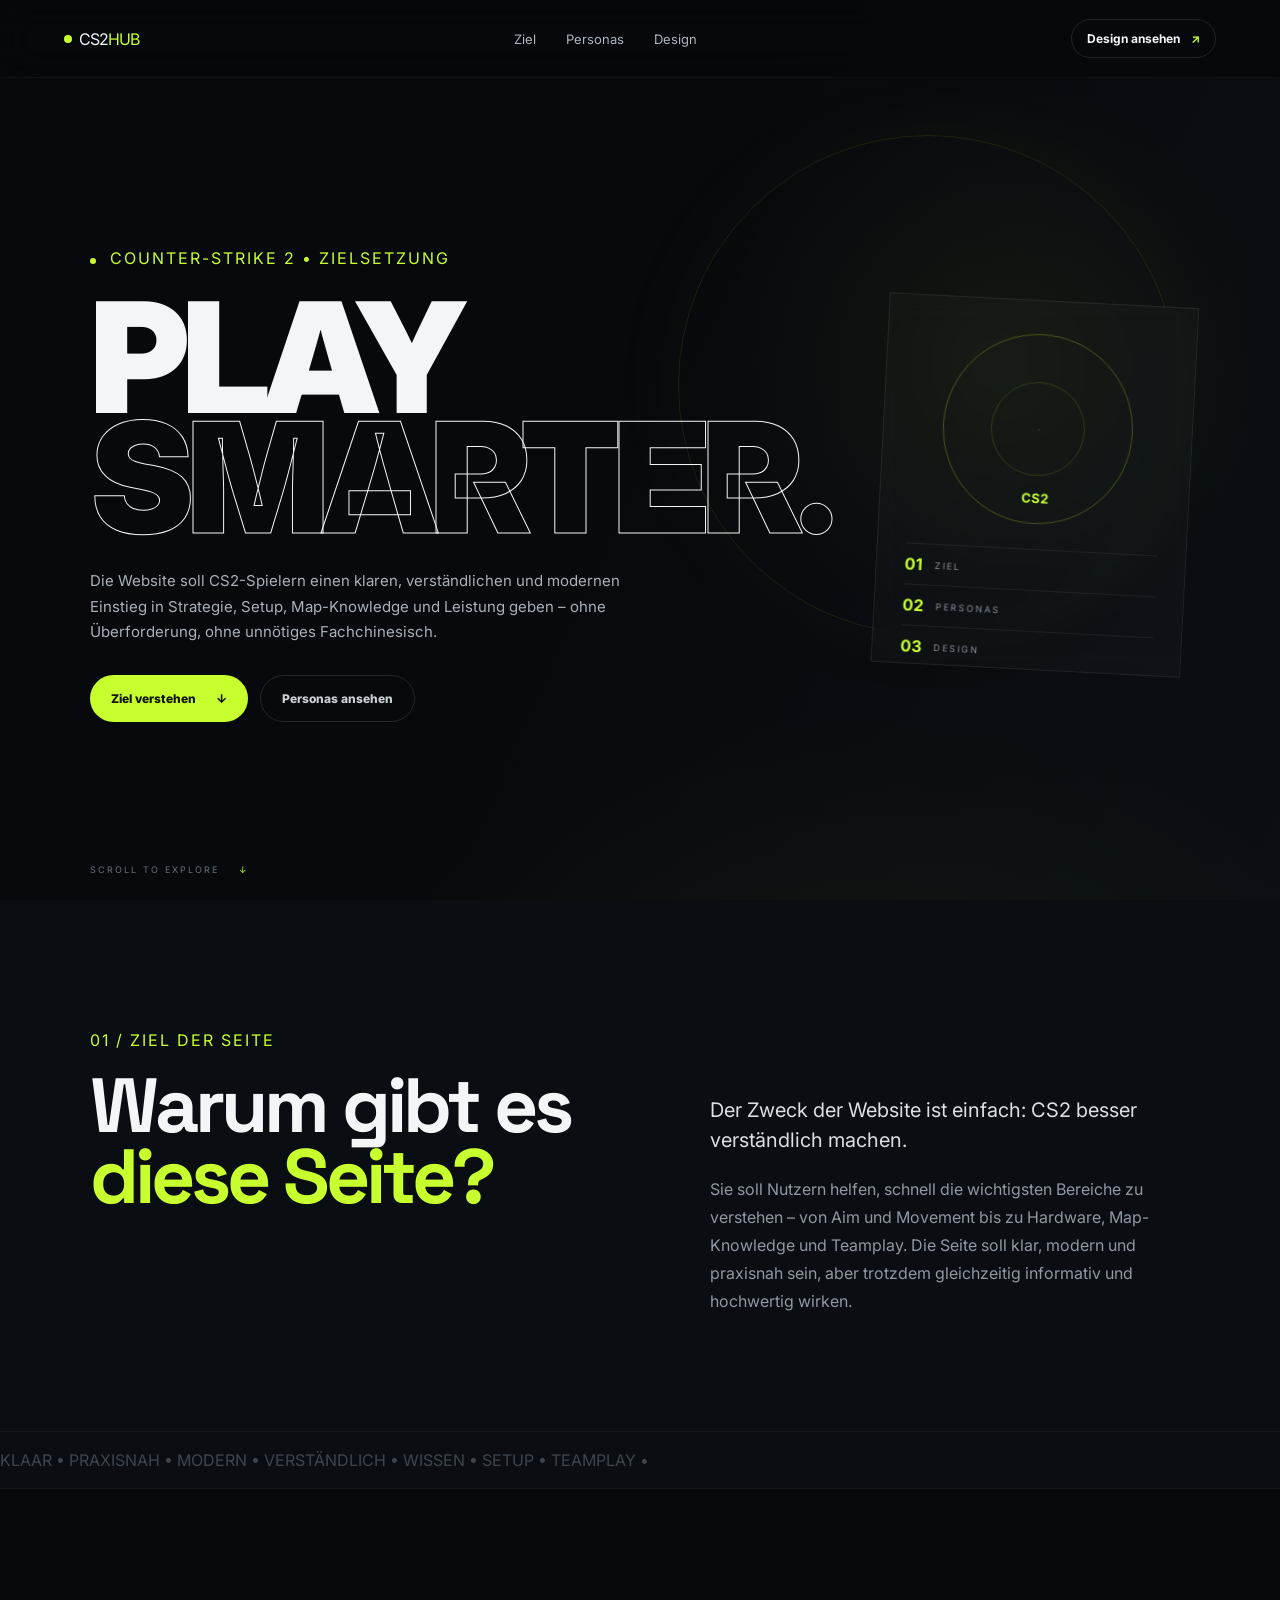
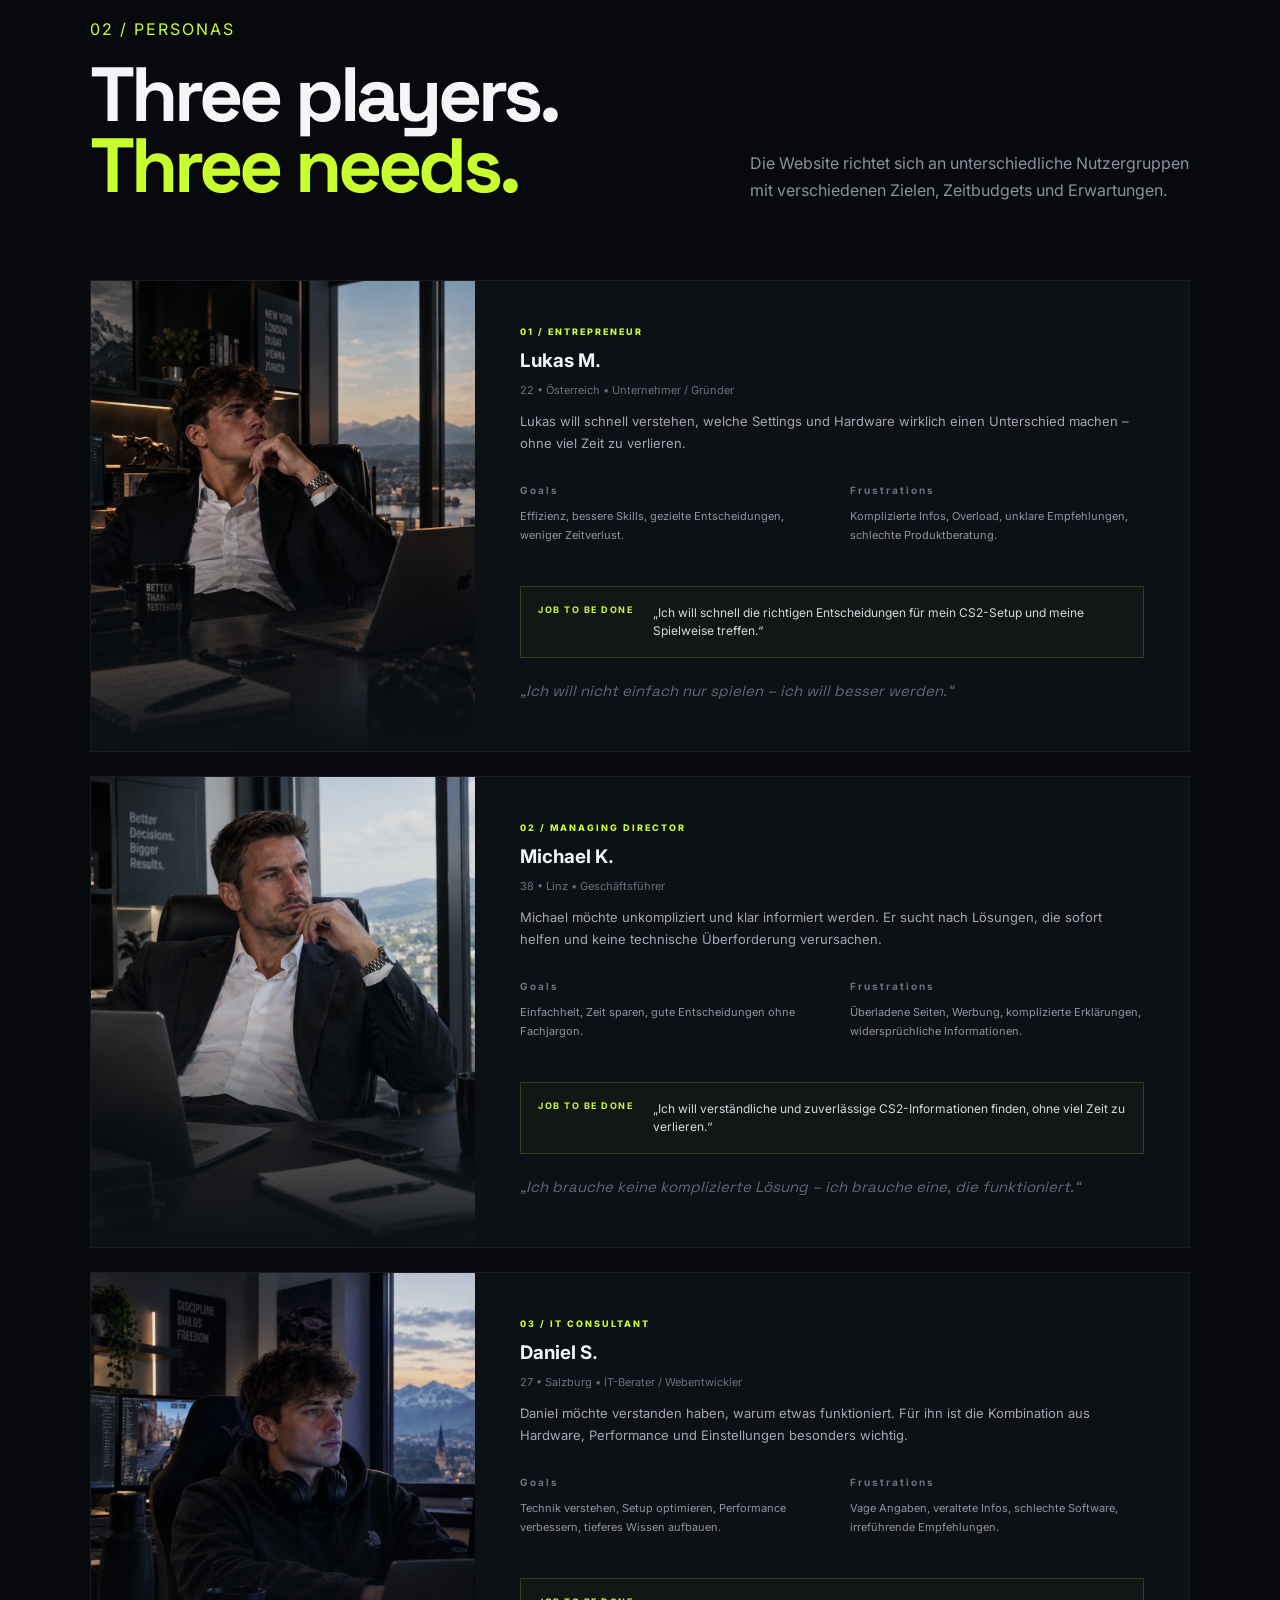
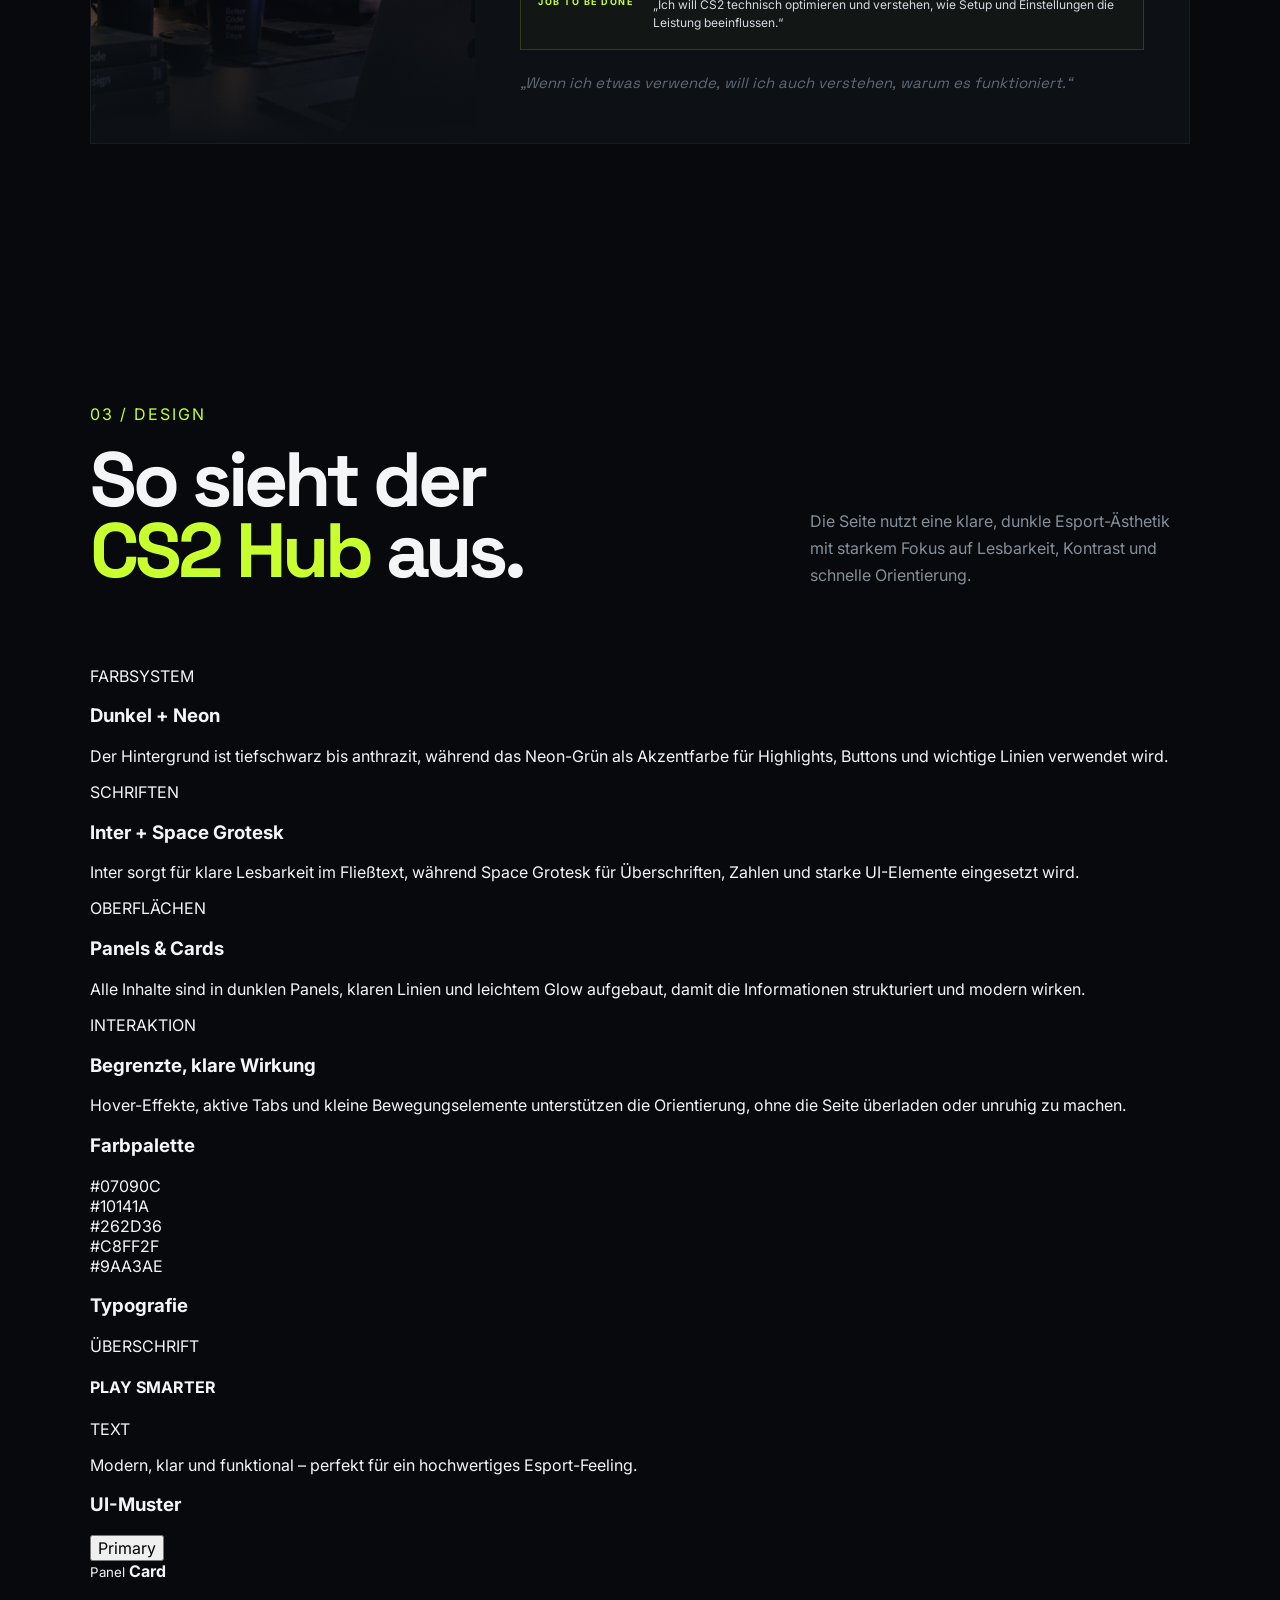
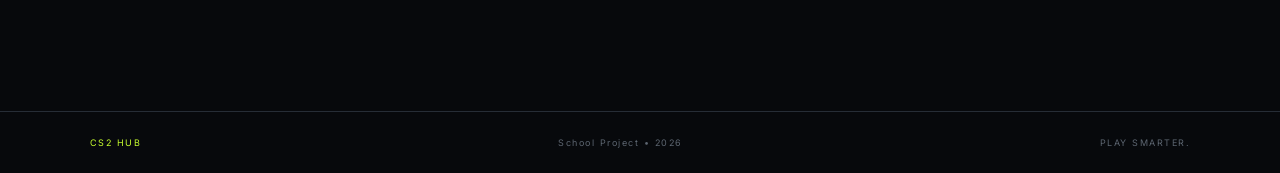
==== index.html @ 56666705 "Add files via upload" ====
<!DOCTYPE html>
<html lang="de">
<head>
  <meta charset="UTF-8">
  <meta name="viewport" content="width=device-width, initial-scale=1.0">
  <title>CS2 Hub — Ziel, Personas & Design</title>
  <meta name="description" content="Ziel der Seite, personas und Designkonzept des CS2 Hubs.">
  <link rel="stylesheet" href="style.css">
</head>
<body>
  <div class="progress" id="progress"></div>

  <header class="nav">
    <a class="brand" href="#home"><span class="brand-dot"></span>CS2<span>HUB</span></a>
    <nav>
      <a href="#ziel">Ziel</a>
      <a href="#personas">Personas</a>
      <a href="#design">Design</a>
    </nav>
    <a class="nav-cta" href="#design">Design ansehen <span>↗</span></a>
    <button class="menu" id="menu">☰</button>
  </header>

  <main>
    <section class="hero" id="home">
      <div class="hero-glow"></div>
      <div class="hero-content">
        <div class="eyebrow"><i></i> COUNTER-STRIKE 2 • ZIELSETZUNG</div>
        <h1>PLAY<br><em>SMARTER.</em></h1>
        <p class="hero-text">Die Website soll CS2-Spielern einen klaren, verständlichen und modernen Einstieg in Strategie, Setup, Map-Knowledge und Leistung geben – ohne Überforderung, ohne unnötiges Fachchinesisch.</p>
        <div class="hero-actions">
          <a class="btn primary" href="#ziel">Ziel verstehen <span>↓</span></a>
          <a class="btn ghost" href="#personas">Personas ansehen</a>
        </div>
      </div>
      <div class="hero-card">
        <div class="radar"><span></span><span></span><span></span><span></span><b>CS2</b></div>
        <div class="hero-stat"><strong>01</strong><small>ZIEL</small></div>
        <div class="hero-stat"><strong>02</strong><small>PERSONAS</small></div>
        <div class="hero-stat"><strong>03</strong><small>DESIGN</small></div>
      </div>
      <div class="scroll">SCROLL TO EXPLORE <span>↓</span></div>
    </section>

    <section class="intro section" id="ziel">
      <div class="section-label">01 / ZIEL DER SEITE</div>
      <div class="split">
        <h2>Warum gibt es<br><span>diese Seite?</span></h2>
        <div>
          <p class="lead">Der Zweck der Website ist einfach: CS2 besser verständlich machen.</p>
          <p>Sie soll Nutzern helfen, schnell die wichtigsten Bereiche zu verstehen – von Aim und Movement bis zu Hardware, Map-Knowledge und Teamplay. Die Seite soll klar, modern und praxisnah sein, aber trotzdem gleichzeitig informativ und hochwertig wirken.</p>
        </div>
      </div>
      <div class="marquee"><div> KLAAR • PRAXISNAH • MODERN • VERSTÄNDLICH • WISSEN • SETUP • TEAMPLAY • </div></div>
    </section>

    <section class="personas section" id="personas">
      <div class="section-label">02 / PERSONAS</div>
      <div class="persona-intro"><h2>Three players.<br><span>Three needs.</span></h2><p>Die Website richtet sich an unterschiedliche Nutzergruppen mit verschiedenen Zielen, Zeitbudgets und Erwartungen.</p></div>
      <div class="persona-grid">
        <article class="persona">
          <div class="persona-image"><img src="images/lukas.png" alt="Lukas M."></div>
          <div class="persona-body">
            <div class="persona-tag">01 / ENTREPRENEUR</div>
            <h3>Lukas M.</h3>
            <p class="meta">22 • Österreich • Unternehmer / Gründer</p>
            <p>Lukas will schnell verstehen, welche Settings und Hardware wirklich einen Unterschied machen – ohne viel Zeit zu verlieren.</p>
            <div class="persona-cols">
              <div>
                <h4>Goals</h4>
                <p>Effizienz, bessere Skills, gezielte Entscheidungen, weniger Zeitverlust.</p>
              </div>
              <div>
                <h4>Frustrations</h4>
                <p>Komplizierte Infos, Overload, unklare Empfehlungen, schlechte Produktberatung.</p>
              </div>
            </div>
            <div class="job"><b>JOB TO BE DONE</b><span>„Ich will schnell die richtigen Entscheidungen für mein CS2-Setup und meine Spielweise treffen.“</span></div>
            <div class="quote">„Ich will nicht einfach nur spielen – ich will besser werden.“</div>
          </div>
        </article>

        <article class="persona">
          <div class="persona-image"><img src="images/michael.png" alt="Michael K."></div>
          <div class="persona-body">
            <div class="persona-tag">02 / MANAGING DIRECTOR</div>
            <h3>Michael K.</h3>
            <p class="meta">38 • Linz • Geschäftsführer</p>
            <p>Michael möchte unkompliziert und klar informiert werden. Er sucht nach Lösungen, die sofort helfen und keine technische Überforderung verursachen.</p>
            <div class="persona-cols">
              <div>
                <h4>Goals</h4>
                <p>Einfachheit, Zeit sparen, gute Entscheidungen ohne Fachjargon.</p>
              </div>
              <div>
                <h4>Frustrations</h4>
                <p>Überladene Seiten, Werbung, komplizierte Erklärungen, widersprüchliche Informationen.</p>
              </div>
            </div>
            <div class="job"><b>JOB TO BE DONE</b><span>„Ich will verständliche und zuverlässige CS2-Informationen finden, ohne viel Zeit zu verlieren.“</span></div>
            <div class="quote">„Ich brauche keine komplizierte Lösung – ich brauche eine, die funktioniert.“</div>
          </div>
        </article>

        <article class="persona">
          <div class="persona-image"><img src="images/daniel.png" alt="Daniel S."></div>
          <div class="persona-body">
            <div class="persona-tag">03 / IT CONSULTANT</div>
            <h3>Daniel S.</h3>
            <p class="meta">27 • Salzburg • IT-Berater / Webentwickler</p>
            <p>Daniel möchte verstanden haben, warum etwas funktioniert. Für ihn ist die Kombination aus Hardware, Performance und Einstellungen besonders wichtig.</p>
            <div class="persona-cols">
              <div>
                <h4>Goals</h4>
                <p>Technik verstehen, Setup optimieren, Performance verbessern, tieferes Wissen aufbauen.</p>
              </div>
              <div>
                <h4>Frustrations</h4>
                <p>Vage Angaben, veraltete Infos, schlechte Software, irreführende Empfehlungen.</p>
              </div>
            </div>
            <div class="job"><b>JOB TO BE DONE</b><span>„Ich will CS2 technisch optimieren und verstehen, wie Setup und Einstellungen die Leistung beeinflussen.“</span></div>
            <div class="quote">„Wenn ich etwas verwende, will ich auch verstehen, warum es funktioniert.“</div>
          </div>
        </article>
      </div>
    </section>

    <section class="design section" id="design">
      <div class="section-head"><div><div class="section-label">03 / DESIGN</div><h2>So sieht der<br><span>CS2 Hub</span> aus.</h2></div><p>Die Seite nutzt eine klare, dunkle Esport-Ästhetik mit starkem Fokus auf Lesbarkeit, Kontrast und schnelle Orientierung.</p></div>

      <div class="design-grid">
        <article class="design-card">
          <span>FARBSYSTEM</span>
          <h3>Dunkel + Neon</h3>
          <p>Der Hintergrund ist tiefschwarz bis anthrazit, während das Neon-Grün als Akzentfarbe für Highlights, Buttons und wichtige Linien verwendet wird.</p>
        </article>
        <article class="design-card">
          <span>SCHRIFTEN</span>
          <h3>Inter + Space Grotesk</h3>
          <p>Inter sorgt für klare Lesbarkeit im Fließtext, während Space Grotesk für Überschriften, Zahlen und starke UI-Elemente eingesetzt wird.</p>
        </article>
        <article class="design-card">
          <span>OBERFLÄCHEN</span>
          <h3>Panels & Cards</h3>
          <p>Alle Inhalte sind in dunklen Panels, klaren Linien und leichtem Glow aufgebaut, damit die Informationen strukturiert und modern wirken.</p>
        </article>
        <article class="design-card">
          <span>INTERAKTION</span>
          <h3>Begrenzte, klare Wirkung</h3>
          <p>Hover-Effekte, aktive Tabs und kleine Bewegungselemente unterstützen die Orientierung, ohne die Seite überladen oder unruhig zu machen.</p>
        </article>
      </div>

      <div class="design-showcase">
        <div class="palette-panel">
          <h3>Farbpalette</h3>
          <div class="swatch-stack">
            <div class="swatch dark"><span>#07090C</span></div>
            <div class="swatch panel"><span>#10141A</span></div>
            <div class="swatch line"><span>#262D36</span></div>
            <div class="swatch accent"><span>#C8FF2F</span></div>
            <div class="swatch muted"><span>#9AA3AE</span></div>
          </div>
        </div>

        <div class="type-panel">
          <h3>Typografie</h3>
          <div class="type-sample heading">
            <span>ÜBERSCHRIFT</span>
            <h4>PLAY SMARTER</h4>
          </div>
          <div class="type-sample body">
            <span>TEXT</span>
            <p>Modern, klar und funktional – perfekt für ein hochwertiges Esport-Feeling.</p>
          </div>
        </div>

        <div class="ui-panel">
          <h3>UI-Muster</h3>
          <div class="mini-ui">
            <button class="mini-button" type="button">Primary</button>
            <div class="mini-card">
              <small>Panel</small>
              <strong>Card</strong>
            </div>
          </div>
        </div>
      </div>
    </section>
  </main>

  <footer><span>CS2 HUB</span><span>School Project • 2026</span><span>PLAY SMARTER.</span></footer>
</body>
</html>
---- style.css ----
@import url('https://fonts.googleapis.com/css2?family=Inter:wght@400;500;600;700;800;900&family=Space+Grotesk:wght@400;500;600;700&display=swap');
:root{--bg:#07090c;--panel:#10141a;--panel2:#151a21;--text:#f3f5f7;--muted:#9aa3ae;--line:#262d36;--accent:#c8ff2f;--accent2:#8dbd18}
*{box-sizing:border-box}html{scroll-behavior:smooth}body{margin:0;background:var(--bg);color:var(--text);font-family:Inter,Arial,sans-serif;overflow-x:hidden}a{color:inherit;text-decoration:none}button{font:inherit}.progress{position:fixed;z-index:100;top:0;left:0;height:3px;width:0;background:var(--accent);box-shadow:0 0 20px #c8ff2f88}
.nav{height:78px;padding:0 5vw;display:flex;align-items:center;justify-content:space-between;position:fixed;z-index:90;top:0;width:100%;background:#07090cd9;backdrop-filter:blur(18px);border-bottom:1px solid #ffffff09}.brand{font:800 20px/'Inter';letter-spacing:-1px}.brand span{color:var(--accent)}.brand-dot{display:inline-block;width:8px;height:8px;border-radius:50%;background:var(--accent);margin:0 7px 2px 0}.nav nav{display:flex;gap:30px;color:#aeb5be;font-size:13px}.nav nav a{transition:.25s}.nav nav a:hover{color:var(--accent)}.nav-cta{font-size:12px;font-weight:700;padding:11px 15px;border:1px solid #ffffff1b;border-radius:100px}.nav-cta span{color:var(--accent);margin-left:8px}.menu{display:none;background:none;border:0;color:white;font-size:23px}
.hero{min-height:100vh;padding:150px 7vw 80px;position:relative;display:flex;align-items:center;justify-content:space-between;overflow:hidden;background:radial-gradient(circle at 78% 40%,#c8ff2f0d,transparent 25%),linear-gradient(115deg,#07090c 45%,#0b0f14)}.hero:after{content:"";position:absolute;inset:auto -10% -55% 25%;height:80%;background:radial-gradient(ellipse,#c8ff2f0b,transparent 65%);pointer-events:none}.hero-glow{position:absolute;width:500px;height:500px;right:8%;top:15%;border:1px solid #c8ff2f18;border-radius:50%;box-shadow:0 0 100px #c8ff2f08}.hero-content{position:relative;z-index:2;max-width:800px}.eyebrow,.section-label{font:700 11px/'Space Grotesk';letter-spacing:2px;color:var(--accent)}.eyebrow i{display:inline-block;width:6px;height:6px;border-radius:50%;background:var(--accent);margin-right:8px}.hero h1{font:900 clamp(70px,12vw,180px)/.78 Inter;margin:30px 0;letter-spacing:-8px}.hero h1 em{font-style:normal;color:transparent;-webkit-text-stroke:1px #f3f5f7}.hero-text{max-width:570px;color:#aab1ba;line-height:1.7;font-size:15px}.hero-actions{display:flex;gap:12px;margin-top:30px}.btn{display:inline-flex;align-items:center;gap:20px;border-radius:100px;padding:15px 21px;font-weight:800;font-size:12px;transition:.25s}.btn.primary{background:var(--accent);color:#101309}.btn.primary:hover{transform:translateY(-3px);box-shadow:0 10px 35px #c8ff2f20}.btn.ghost{border:1px solid #ffffff1d;color:#cbd0d6}.btn.ghost:hover{border-color:#c8ff2f66}.hero-card{position:relative;z-index:2;width:310px;height:370px;border:1px solid #ffffff12;background:#ffffff04;backdrop-filter:blur(10px);padding:28px;transform:rotate(3deg)}.radar{width:190px;height:190px;margin:5px auto 25px;border:1px solid #c8ff2f44;border-radius:50%;position:relative;display:grid;place-items:center;color:var(--accent);font-weight:800}.radar:before,.radar:after{content:"";position:absolute;border:1px solid #c8ff2f25;border-radius:50%}.radar:before{inset:25%}.radar:after{inset:50%}.radar b{font-size:13px}.hero-stat{display:flex;align-items:center;gap:12px;border-top:1px solid #ffffff10;padding:10px 0}.hero-stat strong{font:700 18px/'Space Grotesk';color:var(--accent)}.hero-stat small{font-size:9px;letter-spacing:2px;color:#858e99}.scroll{position:absolute;bottom:25px;left:7vw;font-size:9px;letter-spacing:2px;color:#65707c}.scroll span{color:var(--accent);margin-left:15px}
.section{padding:130px 7vw}.intro{background:#0a0d11}.split,.section-head,.settings-layout,.map-title,.persona-intro{display:flex;justify-content:space-between;gap:70px}.split h2,.section-head h2,.settings h2,.map-title h2,.persona-intro h2,.faq h2,.end h2{font:800 clamp(44px,6vw,88px)/.92 'Space Grotesk';letter-spacing:-4px;margin:20px 0}.split h2 span,.section-head h2 span,.settings h2 span,.map-title h2 span,.persona-intro h2 span,.faq h2 span,.end h2 span{color:var(--accent)}.split>div{max-width:480px;padding-top:25px}.lead{font-size:20px;line-height:1.5;color:#dce0e5}.split p:not(.lead),.settings p:not(.lead){color:#8f98a4;line-height:1.75}.marquee{margin:100px -7vw -130px;border-top:1px solid #ffffff0c;border-bottom:1px solid #ffffff0c;padding:18px 0;overflow:hidden;color:#3d464f;font:700 20px/'Space Grotesk';white-space:nowrap}.marquee div{animation:marquee 22s linear infinite}@keyframes marquee{to{transform:translateX(-50%)}}.section-head{align-items:end;margin-bottom:60px}.section-head>p{max-width:380px;color:#858f9a;line-height:1.7}.guide{background:var(--bg)}.guide-grid{display:grid;grid-template-columns:repeat(3,1fr);gap:1px;background:var(--line)}.feature{min-height:340px;background:var(--bg);padding:28px;position:relative;transition:.35s}.feature:hover,.feature.active{background:var(--panel);transform:translateY(-5px)}.feature .num{color:#4c5661;font-size:10px}.feature .icon{color:var(--accent);font-size:30px;margin:30px 0 10px}.feature h3{font:700 24px/'Space Grotesk';margin:0}.feature p,.feature li{font-size:12px;color:#8d97a2;line-height:1.7}.feature ul{padding-left:17px}.knowhow{background:#0b0d11}.knowhow-grid{display:grid;grid-template-columns:repeat(3,1fr);gap:22px;margin-top:42px}.info-card{background:linear-gradient(180deg,#151a21,#0d1219);border:1px solid rgba(255,255,255,.08);border-radius:22px;padding:28px;min-height:310px;box-shadow:0 20px 45px rgba(0,0,0,.18)}.info-card .num{color:var(--accent);font-size:11px;font-weight:700;letter-spacin
.design{background:#0b0d11}.design-grid{display:grid;grid-template-columns:repeat(4,minmax(0,1fr));gap:18px}.design-card{background:linear-gradient(180deg,#111922,#0d1219);border:1px solid rgba(255,255,255,.08);border-radius:22px;padding:24px;min-height:250px}.design-card span{display:block;color:var(--accent);font-size:11px;font-weight:800;letter-spacing:2px;margin-bottom:18px}.design-card h3{margin:0 0 12px;font:700 24px/'Space Grotesk';letter-spacing:-1px}.design-card p{margin:0;color:#9ca7b3;line-height:1.7;font-size:13px}.design-showcase{display:grid;grid-template-columns:1.1fr 1.1fr .9fr;gap:22px;margin-top:28px}.palette-panel,.type-panel,.ui-panel{background:linear-gradient(180deg,#101821,#0b1017);border:1px solid rgba(255,255,255,.08);border-radius:24px;padding:24px}.palette-panel h3,.type-panel h3,.ui-panel h3{margin:0 0 18px;font:700 20px/'Space Grotesk';letter-spacing:-1px}.swatch-stack{display:grid;grid-template-columns:repeat(5,1fr);gap:12px}.swatch{display:flex;align-items:flex-end;justify-content:center;padding:18px 8px;height:110px;border-radius:16px;border:1px solid rgba(255,255,255,.08);font:700 10px/1.2 'Inter';letter-spacing:.08em;text-transform:uppercase;text-align:center}.swatch span{background:rgba(7,9,12,.4);padding:6px 8px;border-radius:999px;backdrop-filter:blur(4px)}.swatch.dark{background:#07090c;color:#f3f5f7}.swatch.panel{background:#10141a;color:#f3f5f7}.swatch.line{background:#262d36;color:#f3f5f7}.swatch.accent{background:#c8ff2f;color:#101309}.swatch.muted{background:#9aa3ae;color:#101309}.type-sample{padding:18px;border-radius:16px;background:rgba(255,255,255,.02);border:1px solid rgba(255,255,255,.06)}.type-sample+ .type-sample{margin-top:14px}.type-sample span{display:block;color:var(--accent);font:700 10px/'Space Grotesk';letter-spacing:2px;margin-bottom:12px}.type-sample h4{margin:0;font:800 clamp(24px,3vw,42px)/.9 'Space Grotesk';letter-spacing:-2px}.type-sample p{margin:0;color:#b9c2cb;line-height:1.7;font-size:14px}.mini-ui{display:grid;gap:18px}.mini-button{display:inline-flex;align-items:center;justify-content:center;border:0;border-radius:999px;padding:14px 18px;background:var(--accent);color:#101309;font-weight:800;box-shadow:0 10px 30px rgba(200,255,47,.28)}.mini-card{padding:20px;border-radius:16px;background:linear-gradient(180deg,#111922,#0c1217);border:1px solid rgba(255,255,255,.08);display:flex;align-items:center;justify-content:space-between}.mini-card small{color:#8c97a4}.mini-card strong{font-size:20px;letter-spacing:-.05em}
g:1px}.info-card h3{margin:18px 0 12px;font:700 24px/'Space Grotesk';letter-spacing:-1px}.info-card p,.info-card li{font-size:13px;color:#a1a9b4;line-height:1.7}.info-card ul{margin:18px 0 0;padding-left:18px}.playstyle-grid{display:grid;grid-template-columns:repeat(4,minmax(0,1fr));gap:18px;margin-top:28px}.role-card{padding:22px 20px;border-radius:18px;background:#10161d;border:1px solid rgba(255,255,255,.08)}.role-card span{display:inline-block;margin-bottom:10px;color:var(--accent);font-size:11px;font-weight:800;letter-spacing:1.5px}.role-card h4{margin:0 0 10px;font:700 22px/'Space Grotesk';letter-spacing:-1px}.role-card p{margin:0;color:#99a1ab;line-height:1.65;font-size:13px}.maps{background:#0b0e12}.map-title{align-items:end;margin-bottom:65px}.map-title p{max-width:360px;color:#87919c;line-height:1.7}.map-list{border-top:1px solid var(--line)}.map-row{display:grid;grid-template-columns:60px 1fr 1fr 30px;align-items:center;gap:20px;padding:22px 5px;border-bottom:1px solid var(--line);transition:.25s;background:none;border-left:0;border-right:0;border-top:0;color:var(--text);text-align:left;cursor:pointer}.map-row:hover,.map-row.active{padding-left:18px;background:#ffffff03;border-bottom-color:rgba(200,255,47,.3)}.map-row b{color:#58616c;font-size:10px}.map-row strong{font:700 20px/'Space Grotesk'}.map-row span{color:#7f8994;font-size:11px}.map-row em{color:var(--accent);font-style:normal}.map-detail{margin-top:28px;padding:26px;border-radius:24px;border:1px solid rgba(255,255,255,.08);background:linear-gradient(180deg,#10171f,#0b1016)}.map-detail-header{display:flex;align-items:end;justify-content:space-between;gap:15px}.map-detail-header span{color:var(--accent);font-size:10px;font-weight:800;letter-spacing:2px}.map-detail-header h3{margin:10px 0 0;font:700 42px/'Space Grotesk';letter-spacing:-2px}.map-detail-grid{display:grid;grid-template-columns:repeat(2,minmax(0,1fr));gap:18px;margin-top:20px}.map-detail-grid div{padding:18px;border-radius:16px;background:rgba(255,255,255,.02);border:1px solid rgba(255,255,255,.06)}.map-detail-grid h4{margin:0 0 10px;color:var(--accent);font-size:10px;letter-spacing:2px;text-transform:uppercase}.map-detail-grid p{margin:0;color:#aab3bd;line-height:1.7;font-size:13px}.settings{background:var(--bg)}.settings-layout>div{flex:1}.setting-panel{border-top:1px solid var(--line)}.setting{display:grid;grid-template-columns:1fr 1fr 1.2fr;align-items:center;padding:21px 5px;border-bottom:1px solid var(--line)}.setting span{font-weight:700}.setting strong{color:var(--accent);font-size:12px}.setting small{color:#727c87}.hardware{background:#0b0e12}.hardware-layout{display:grid;grid-template-columns:1.2fr 1fr;gap:28px;align-items:start;margin-top:40px}.hardware-grid{display:grid;grid-template-columns:repeat(2,minmax(0,1fr));gap:16px}.hardware-card{background:linear-gradient(180deg,#11181f,#0d1218);border:1px solid rgba(255,255,255,.08);border-radius:20px;padding:22px 20px;text-align:left;color:var(--text);cursor:pointer;transition:.25s}.hardware-card:hover,.hardware-card.active{transform:translateY(-4px);border-color:rgba(200,255,47,.4);box-shadow:0 18px 35px rgba(200,255,47,.12)}.hardware-card span{display:inline-block;color:var(--accent);font-size:11px;font-weight:700;letter-spacing:1.2px}.hardware-card h3{margin:18px 0 10px;font:700 28px/'Space Grotesk';letter-spacing:-1px}.hardware-card p{margin:0;color:#9ca5af;line-height:1.65;font-size:13px}.hardware-detail{position:sticky;top:120px;background:linear-gradient(180deg,#10171f,#0d1217);border:1px solid rgba(255,255,255,.08);border-radius:24px;padding:24px}.detail-header{display:flex;flex-direction:column;gap:8px;margin-bottom:18px}.detail-header span{color:var(--accent);font-size:11px;font-weight:800;letter-spacing:2px}.detail-header h3{margin:0;font:700 36px/'Space Grotesk';letter-spacing:-2px}.hardware-detail>p{margin:0 0 22px;color:#a1a8b1;line-height:1.7}.product-list{display:grid;gap:12px}.product-card{padding:16px;border-radius:16px;background:rgba(255,255,255,.02);border:1px solid rgba(255,255,255,.08)}.product-card .meta{display:flex;justify-content:space-between;align-items:center;gap:12px;margin-bottom:10px}.product-card .meta strong{font-size:16px}.product-card .meta span{color:var(--accent);font-size:11px;font-weight:700}.product-card p{margin:0 0 12px;color:#a7afb9;line-height:1.6;font-size:13px}.product-card .tags{display:flex;flex-wrap:wrap;gap:8px}.product-card .tags b{padding:7px 10px;border-radius:999px;background:rgba(200,255,47,.1);border:1px solid rgba(200,255,47,.18);color:#e9ffb8;font-size:10px;font-weight:700;letter-spacing:.8px}.deep-dive{background:#0a0d11}.insight-grid{display:grid;grid-template-columns:repeat(2,minmax(0,1fr));gap:20px;margin-top:30px}.insight-card{background:linear-gradient(180deg,#121b22,#0d1219);border:1px solid rgba(255,255,255,.08);border-radius:22px;padding:26px}.insight-card .num{color:var(--accent);font-size:11px;font-weight:700;letter-spacing:1px}.insight-card h3{margin:18px 0 12px;font:700 24px/'Space Grotesk';letter-spacing:-1px}.insight-card p{margin:0;color:#a4acb6;line-height:1.7;font-size:14px}.tracking{background:#0b0e12}.tracker-layout{display:grid;grid-template-columns:1.1fr .9fr;gap:20px;margin-top:35px}.tracker-panel,.match-history{background:linear-gradient(180deg,#111922,#0b1015);border:1px solid rgba(255,255,255,.08);border-radius:24px;padding:26px}.match-header{display:flex;justify-content:space-between;align-items:center;gap:15px}.mini-label{display:block;color:var(--accent);font-size:10px;font-weight:800;letter-spacing:2px}.match-header h3{margin:8px 0 0;font:700 30px/'Space Grotesk';letter-spacing:-1px}.match-badge{padding:8px 12px;border-radius:999px;background:rgba(200,255,47,.12);border:1px solid rgba(200,255,47,.25);color:#dfffa7;font-size:11px;font-weight:800}.match-badge.loss{background:rgba(255,108,108,.12);border-color:rgba(255,108,108,.25);color:#ffc0c0}.stat-grid{display:grid;grid-template-columns:repeat(4,1fr);gap:14px;margin-top:24px}.stat-card{padding:18px 16px;border-radius:16px;background:rgba(255,255,255,.02);border:1px solid rgba(255,255,255,.06)}.stat-card small{display:block;color:#7f8a96;font-size:10px;letter-spacing:2px;text-transform:uppercase}.stat-card strong{display:block;margin-top:8px;font:800 28px/'Space Grotesk';letter-spacing:-1px}.progress-block{margin-top:22px}.progress-row{display:flex;justify-content:space-between;color:#dfe6ef;font-size:12px;margin-bottom:8px}.meter{position:relative;height:10px;background:rgba(255,255,255,.06);border-radius:999px;overflow:hidden}.meter i{position:absolute;left:0;top:0;bottom:0;width:70%;background:linear-gradient(90deg,#c8ff2f,#80c500);border-radius:inherit}.meter.second i{width:78%}.match-history h3{margin:0 0 18px;font:700 26px/'Space Grotesk';letter-spacing:-1px}.match-list{display:grid;gap:12px}.match-item{display:grid;grid-template-columns:1.2fr .8fr auto;gap:12px;align-items:center;padding:14px 12px;border-radius:14px;background:rgba(255,255,255,.02);border:1px solid rgba(255,255,255,.06);cursor:pointer;transition:.2s}.match-item.active,.match-item:hover{border-color:rgba(200,255,47,.35);transform:translateY(-2px)}.match-item strong{font-size:14px}.match-item span{font-size:12px;color:#8f99a3}.match-item b{font-size:12px;color:var(--accent)}.personas{background:var(--bg)}.persona-intro{align-items:end;margin-bottom:60px}.persona-intro p{max-width:440px;color:#89939e;line-height:1.7}.persona-grid{display:flex;flex-direction:column;gap:24px}.persona{display:grid;grid-template-columns:35% 65%;background:#0d1116;border:1px solid #ffffff0d;overflow:hidden}.persona-image{min-height:470px;background:linear-gradient(145deg,#1b222b,#090c10);position:relative}.persona-image:after{content:"";position:absolute;inset:0;background:linear-gradient(0deg,#0d1116,transparent 50%)}.persona-image img{width:100%;height:100%;object-fit:cover;display:block;opacity:.9}.persona-body{padding:45px}.persona-tag{color:var(--accent);font-size:9px;letter-spacing:2px;font-weight:800}.persona h3{font:800 42px/'Space Grotesk';margin:12px 0 3px}.meta{color:#67717d;font-size:11px}.persona-body>p:not(.meta){color:#a1a9b2;line-height:1.7;font-size:13px;max-width:700px}.persona-cols{display:grid;grid-template-columns:1fr 1fr;gap:35px;margin:30px 0}.persona-cols h4{font-size:10px;letter-spacing:2px;color:#69737e;margin:0 0 10px}.persona-cols p{font-size:11px;color:#8c96a0;line-height:1.7}.job{border:1px solid #c8ff2f2b;background:#c8ff2f06;padding:17px;display:flex;gap:20px;align-items:start}.job b{font-size:9px;letter-spacing:1.5px;color:var(--accent);white-space:nowrap}.job span{font-size:12px;color:#d5d9de;line-height:1.5}.quote{margin-top:22px;color:#5f6974;font:italic 15px/1.5 'Space Grotesk'}.faq{background:#0b0e12}.faq h2{margin-bottom:55px}.faq-list{border-top:1px solid var(--line)}.faq-item{width:100%;background:none;color:white;border:0;border-bottom:1px solid var(--line);padding:24px 5px;text-align:left;display:grid;grid-template-columns:1fr 30px;cursor:pointer}.faq-item>span{font-weight:600}.faq-item>b{color:var(--accent);font-size:20px}.faq-item div{grid-column:1/-1;max-height:0;overflow:hidden;color:#89939e;font-size:12px;line-height:1.7;transition:.35s}.faq-item.open div{max-height:100px;padding-top:18px}.end{min-height:70vh;display:grid;place-items:center;text-align:center;background:radial-gradient(circle at 50% 60%,#c8ff2f0d,transparent 35%)}.end-inner .btn{margin-top:20px}footer{border-top:1px solid var(--line);padding:25px 7vw;display:flex;justify-content:space-between;color:#5d6671;font-size:9px;letter-spacing:1.5px}footer span:first-child{color:var(--accent)}
.training{background:#0b0d11}.training-grid{display:grid;grid-template-columns:repeat(4,minmax(0,1fr));gap:18px}.training-card{background:linear-gradient(180deg,#111922,#0c1217);border:1px solid rgba(255,255,255,.08);border-radius:20px;padding:24px}.training-card .num{color:var(--accent);font-size:11px;font-weight:700;letter-spacing:1px}.training-card h3{margin:18px 0 10px;font:700 24px/'Space Grotesk';letter-spacing:-1px}.training-card p{margin:0;color:#9ba4af;line-height:1.7}.routine-box{margin-top:28px;padding:24px;border-radius:24px;background:linear-gradient(180deg,#121923,#0c1217);border:1px solid rgba(255,255,255,.08);display:grid;grid-template-columns:1fr 1.2fr;gap:25px;align-items:center}.routine-box span{display:block;color:var(--accent);font-size:11px;font-weight:800;letter-spacing:2px}.routine-box h3{margin:10px 0 0;font:700 30px/'Space Grotesk';letter-spacing:-1px}.routine-box ul{margin:0;padding-left:18px;color:#a5adb8;line-height:1.8}.hardware-grid{grid-template-columns:repeat(4,minmax(0,1fr));gap:16px}.@media(max-width:900px){.nav nav,.nav-cta{display:none}.menu{display:block}.hero{display:block;padding-top:140px}.hero-card{margin:70px auto 0;width:min(310px,90%)}.guide-grid,.gear-grid,.training-grid,.hardware-grid{grid-template-columns:1fr 1fr}.split,.section-head,.settings-layout,.map-title,.persona-intro,.routine-box{display:block}.section-head>p,.map-title p,.persona-intro p{margin-top:20px}.persona{grid-template-columns:1fr}.persona-image{min-height:330px}.persona-body{padding:30px}.tracker-layout{grid-template-columns:1fr}.hardware-layout{grid-template-columns:1fr}.hardware-detail{position:static}.routine-box h3,.match-header h3{font-size:24px}}@media(max-width:600px){.section{padding:90px 6vw}.hero{padding-left:6vw;padding-right:6vw}.hero h1{font-size:72px;letter-spacing:-5px}.hero-card{display:none}.guide-grid,.gear-grid,.training-grid,.hardware-grid,.stat-grid{grid-template-columns:1fr}.setting{grid-template-columns:1fr;gap:6px}.map-row{grid-template-columns:35px 1fr 25px}.map-row span{display:none}.persona-cols{grid-template-columns:1fr;gap:15px}.persona-image{min-height:280px}.persona h3{font-size:35px}footer{flex-direction:column;gap:10px}.marquee{margin-left:-6vw;margin-right:-6vw}.hardware-grid{grid-template-columns:1fr}.stat-grid{grid-template-columns:repeat(2,1fr)}}
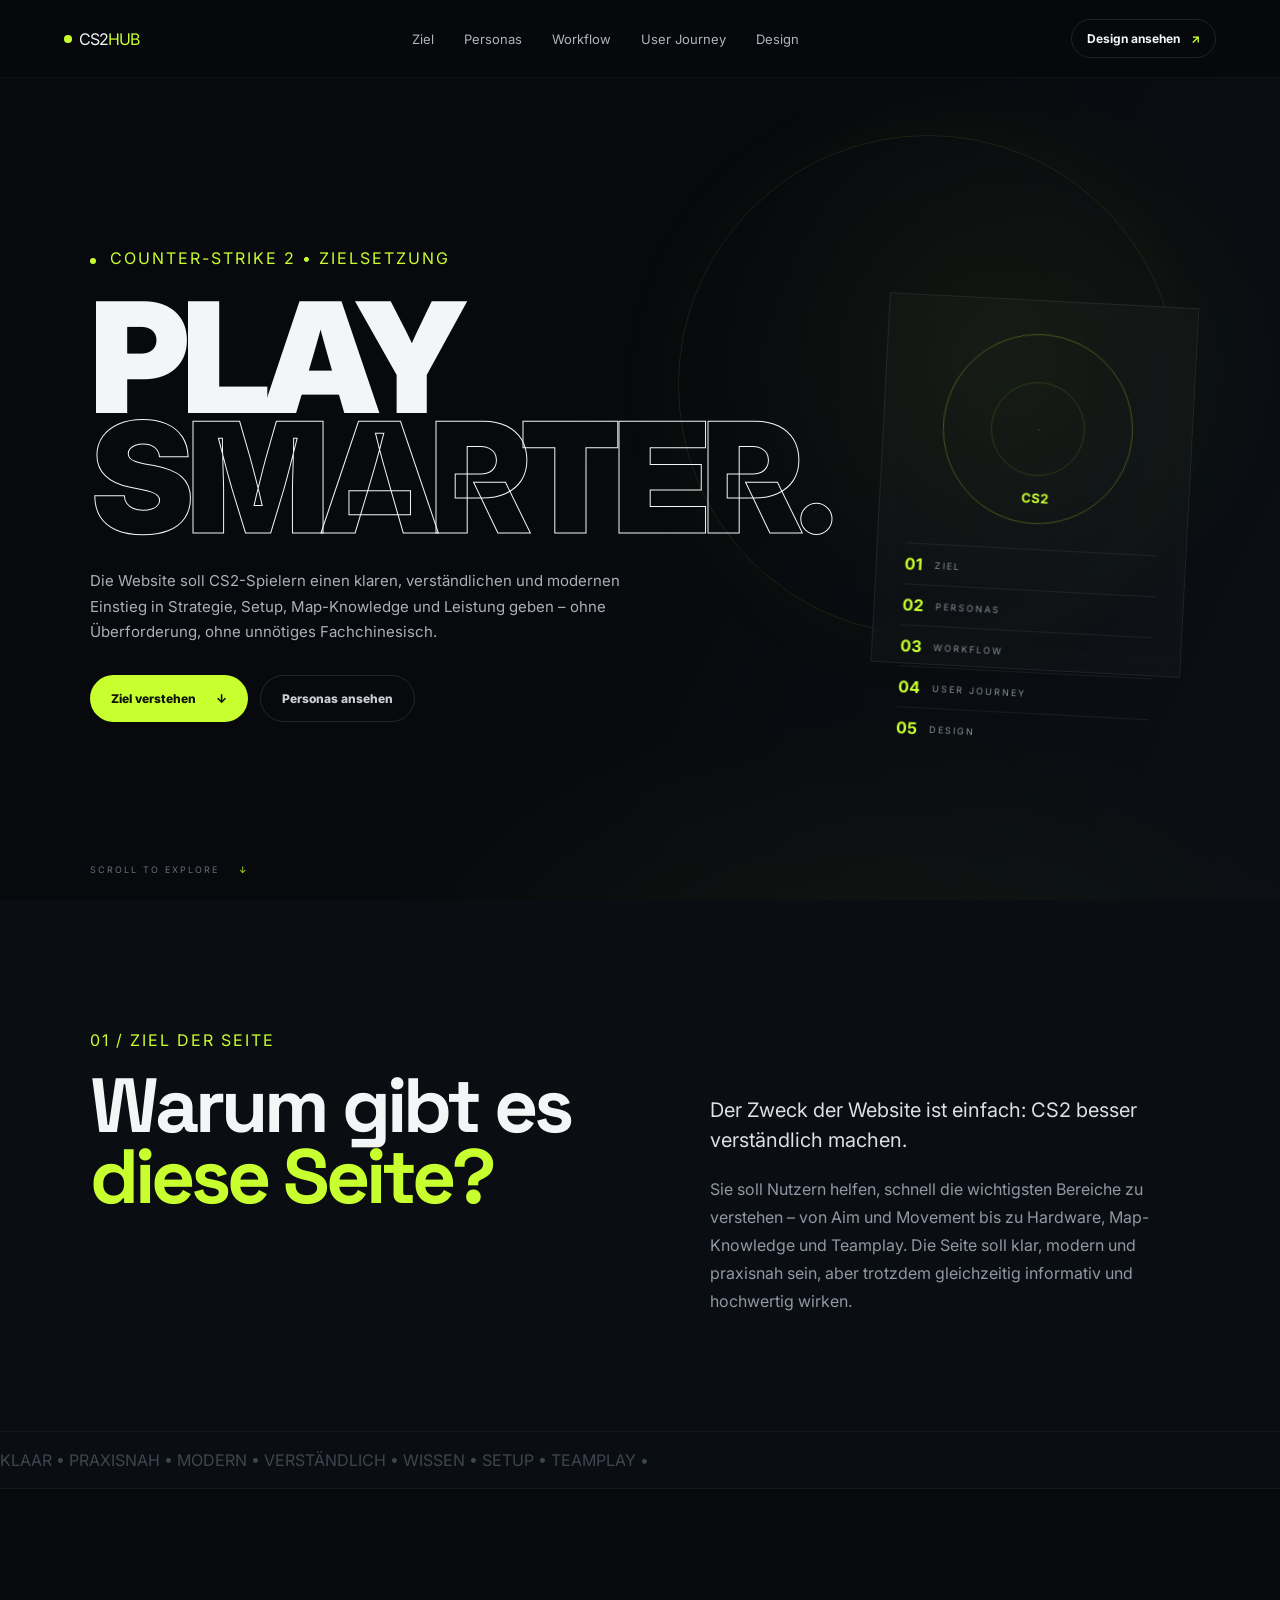
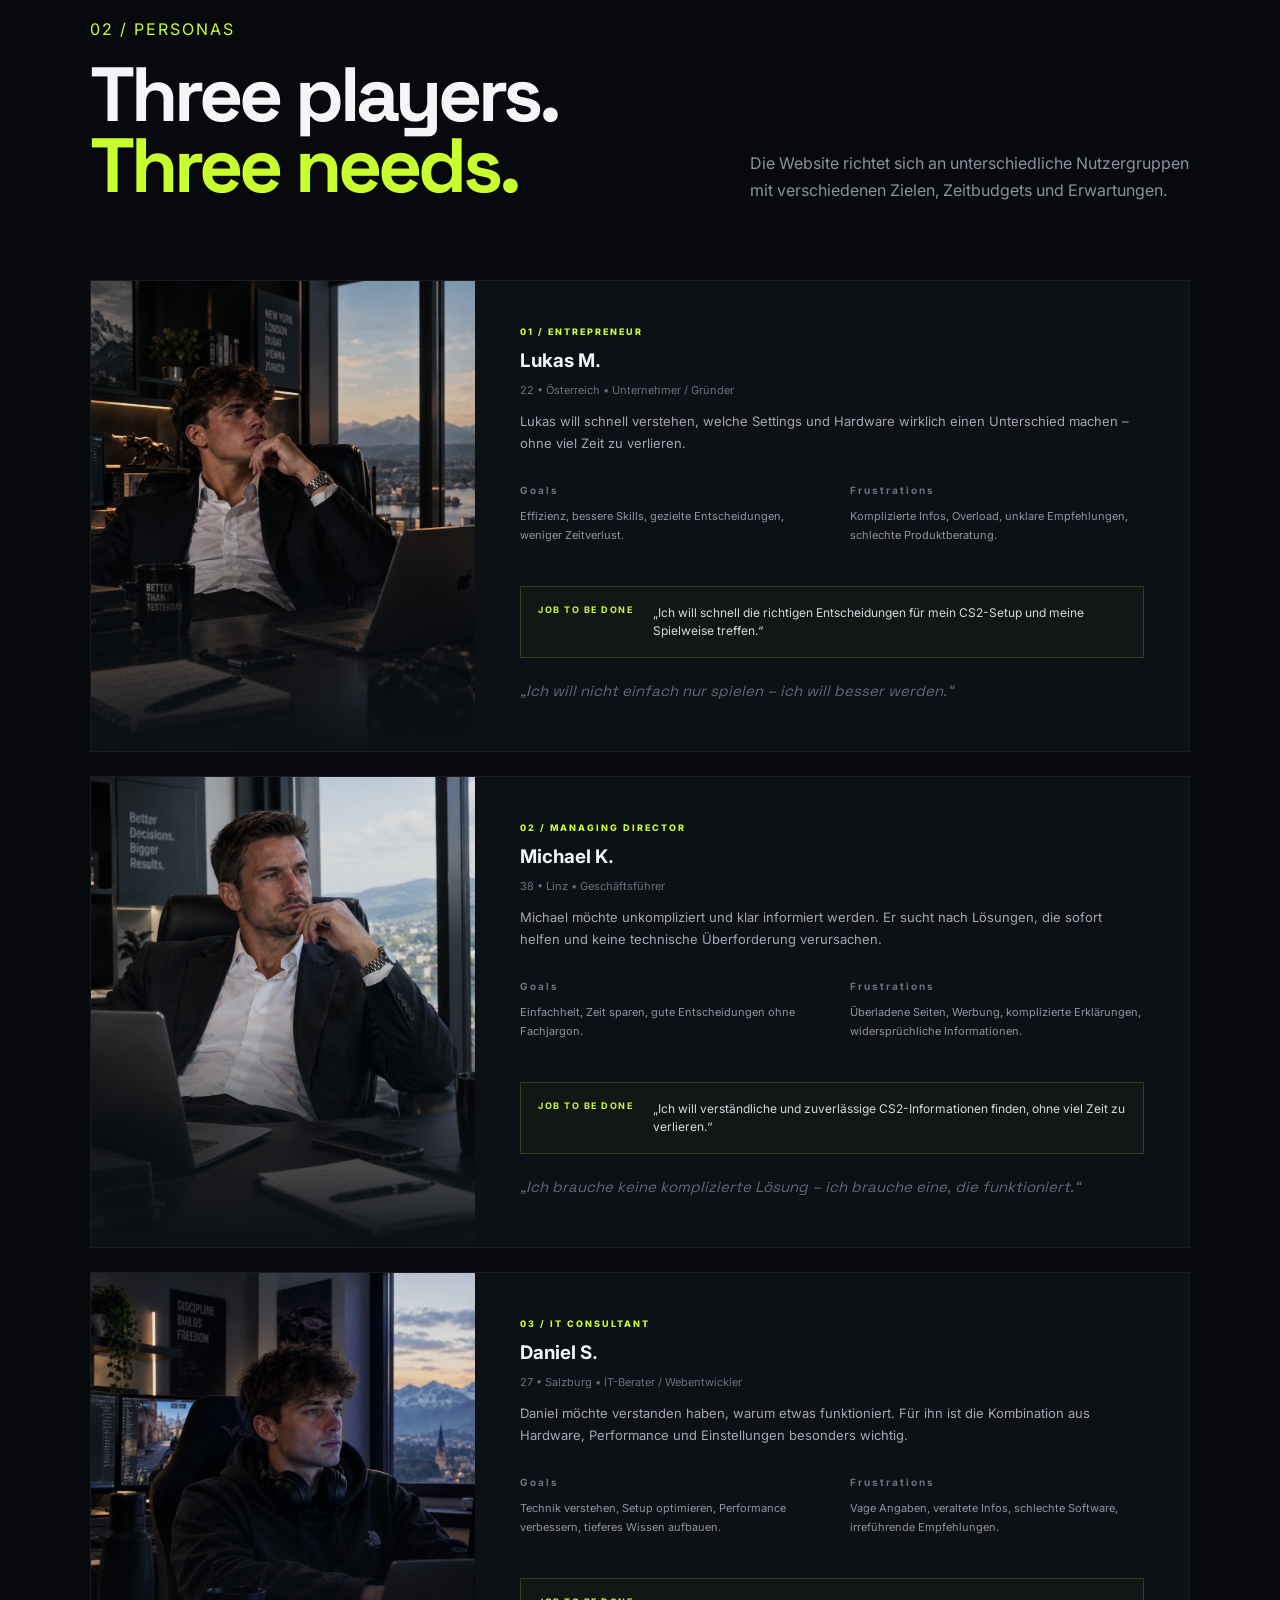
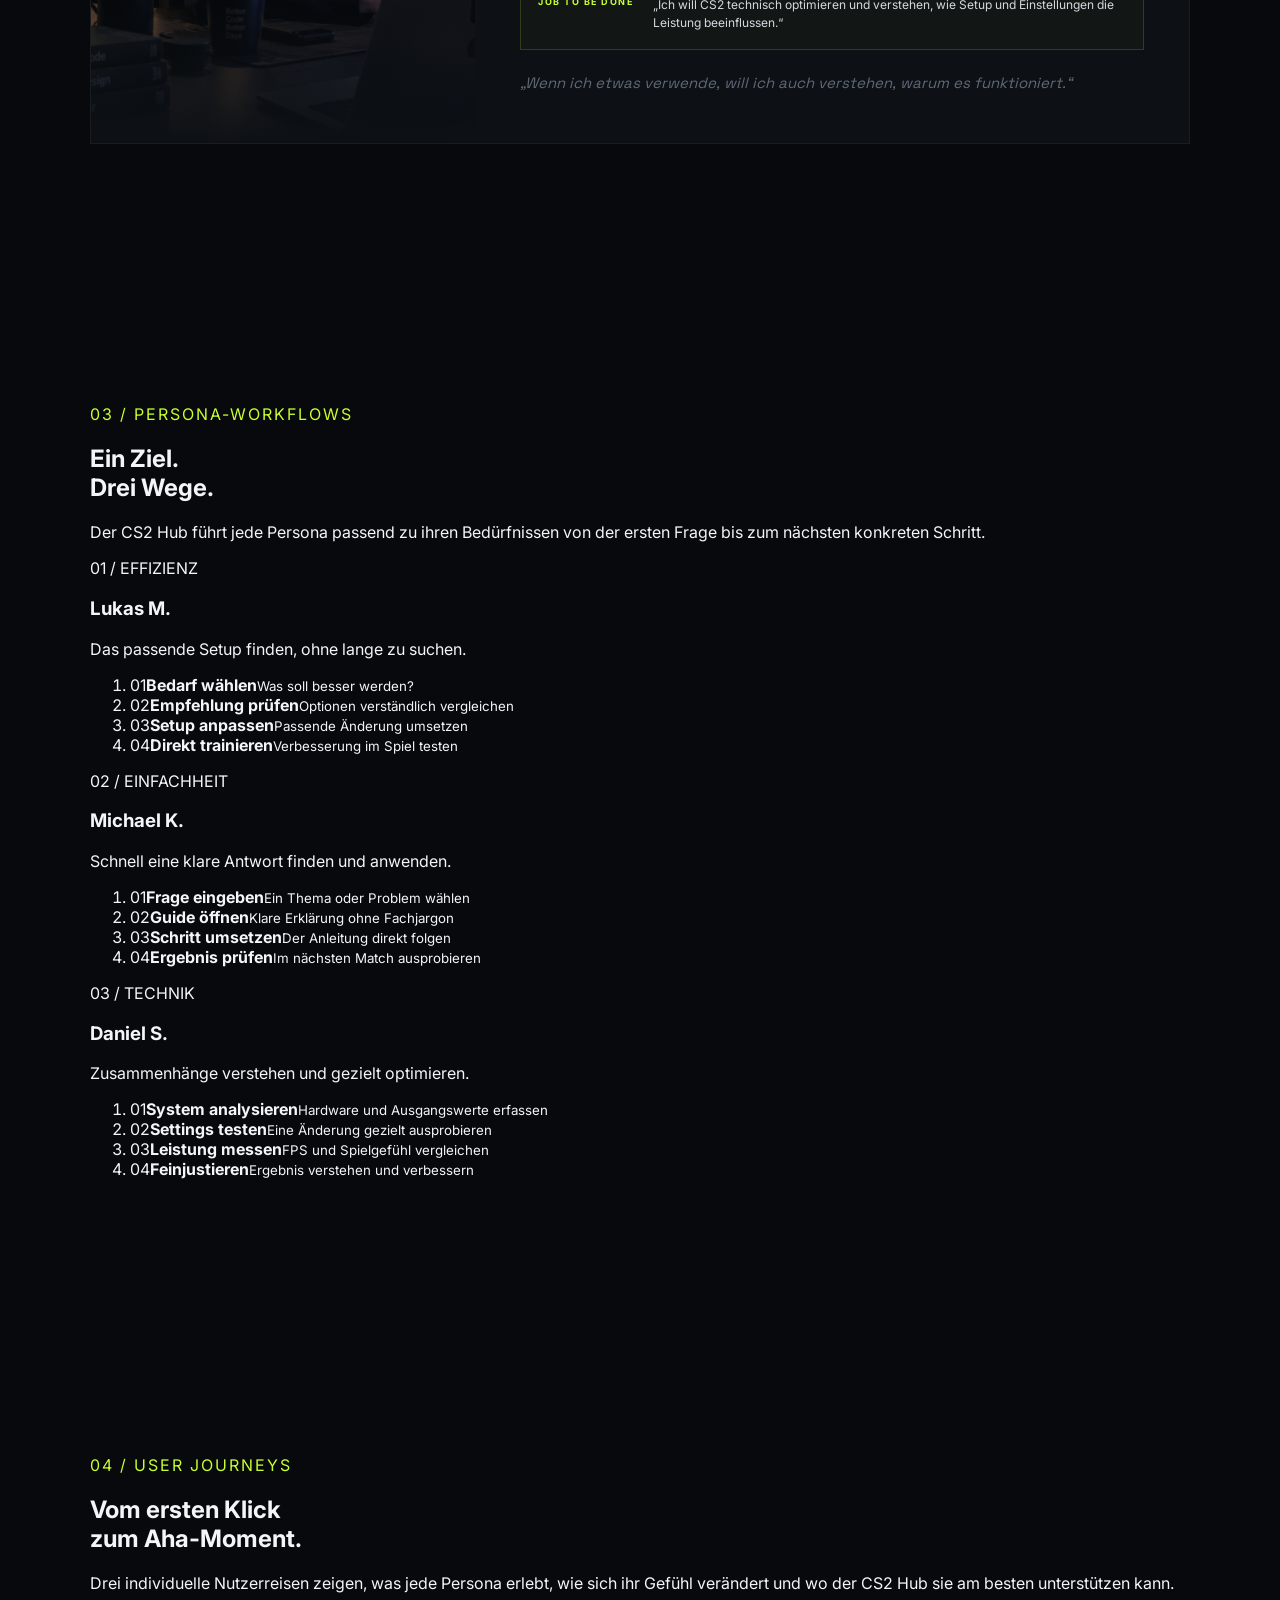
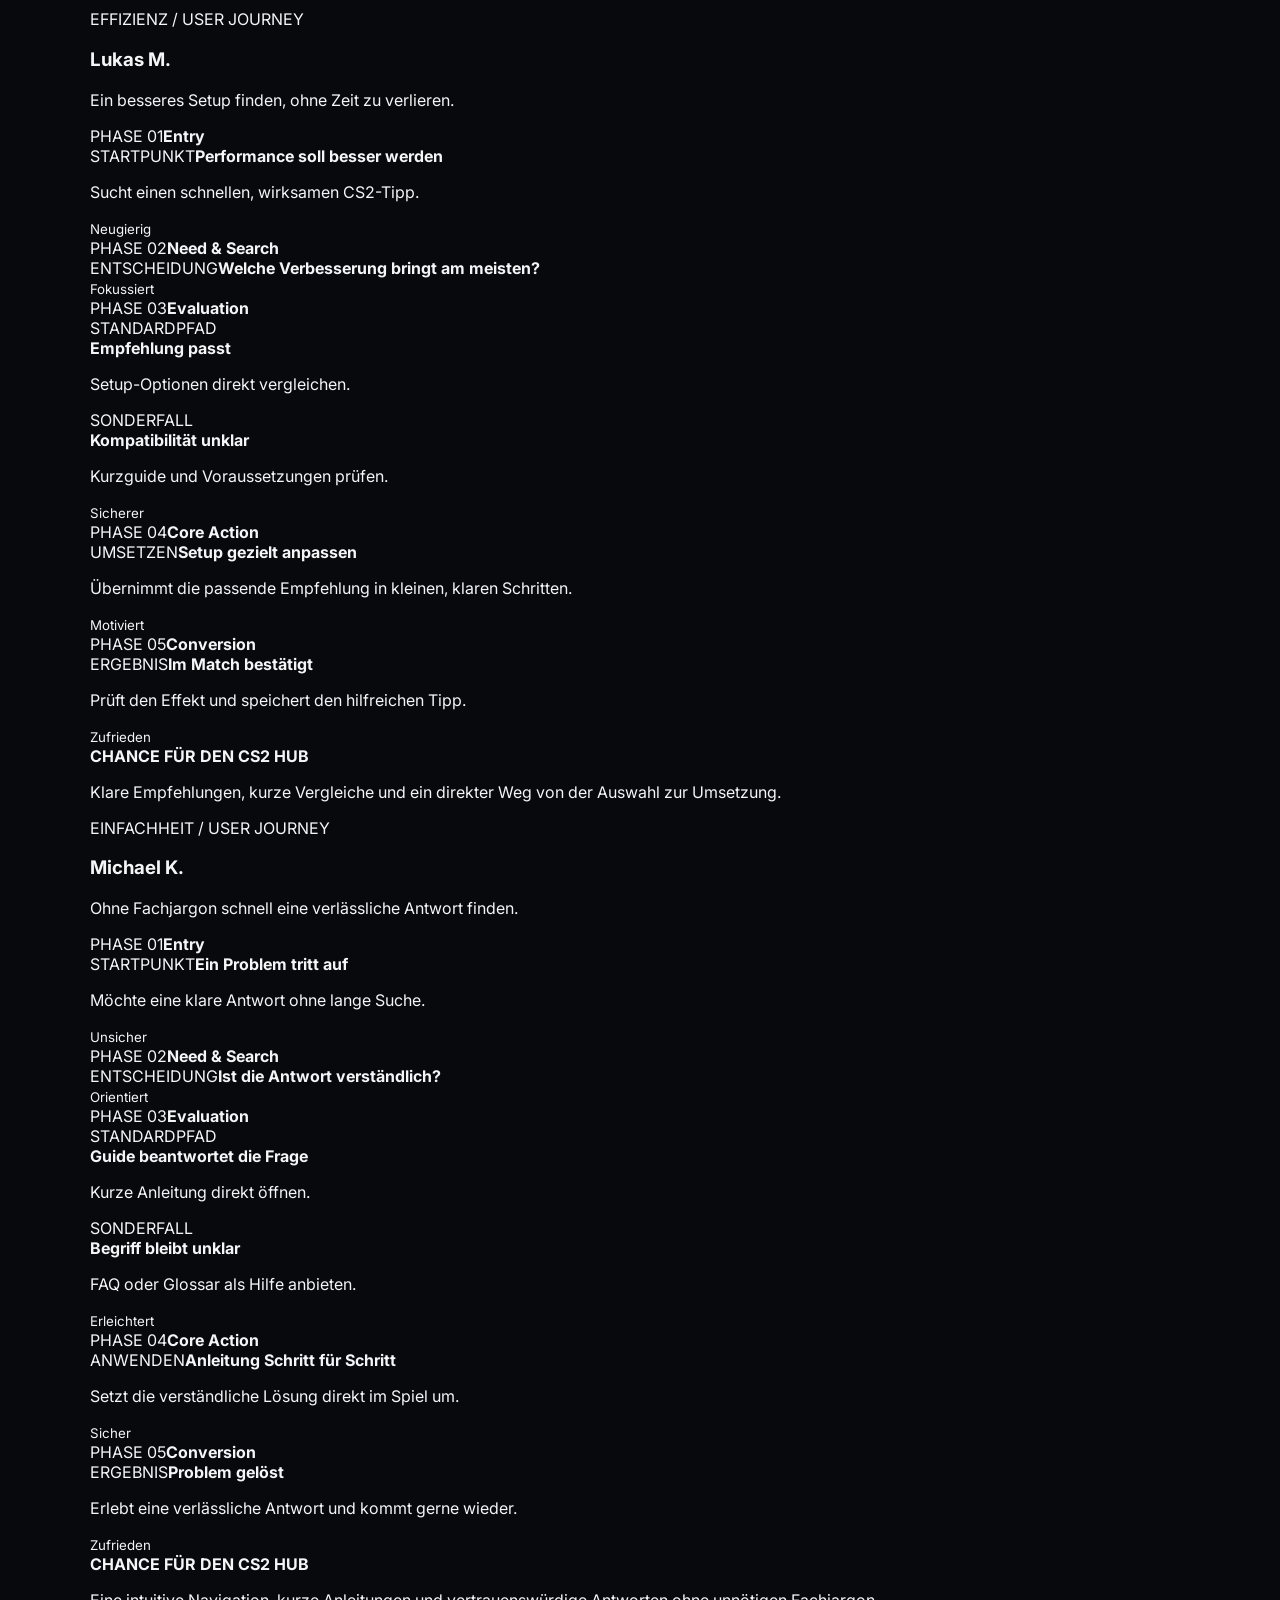
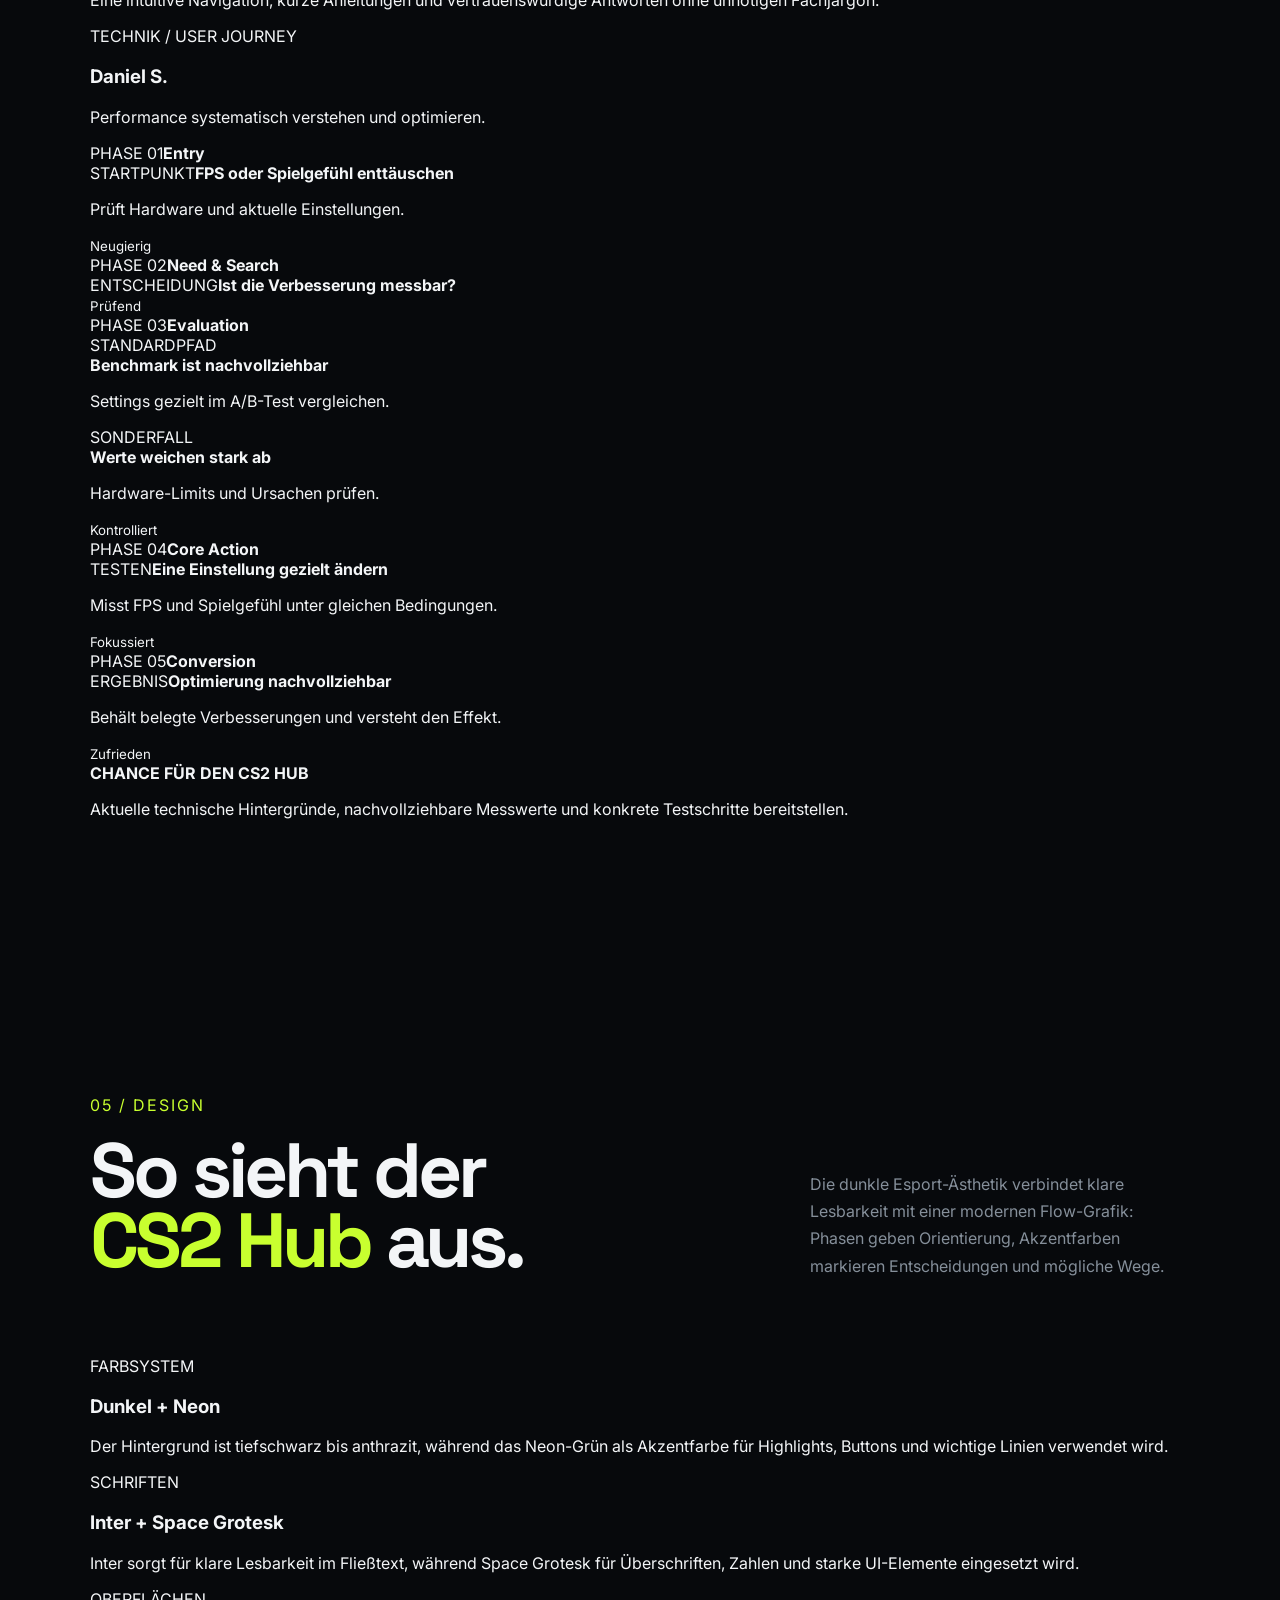
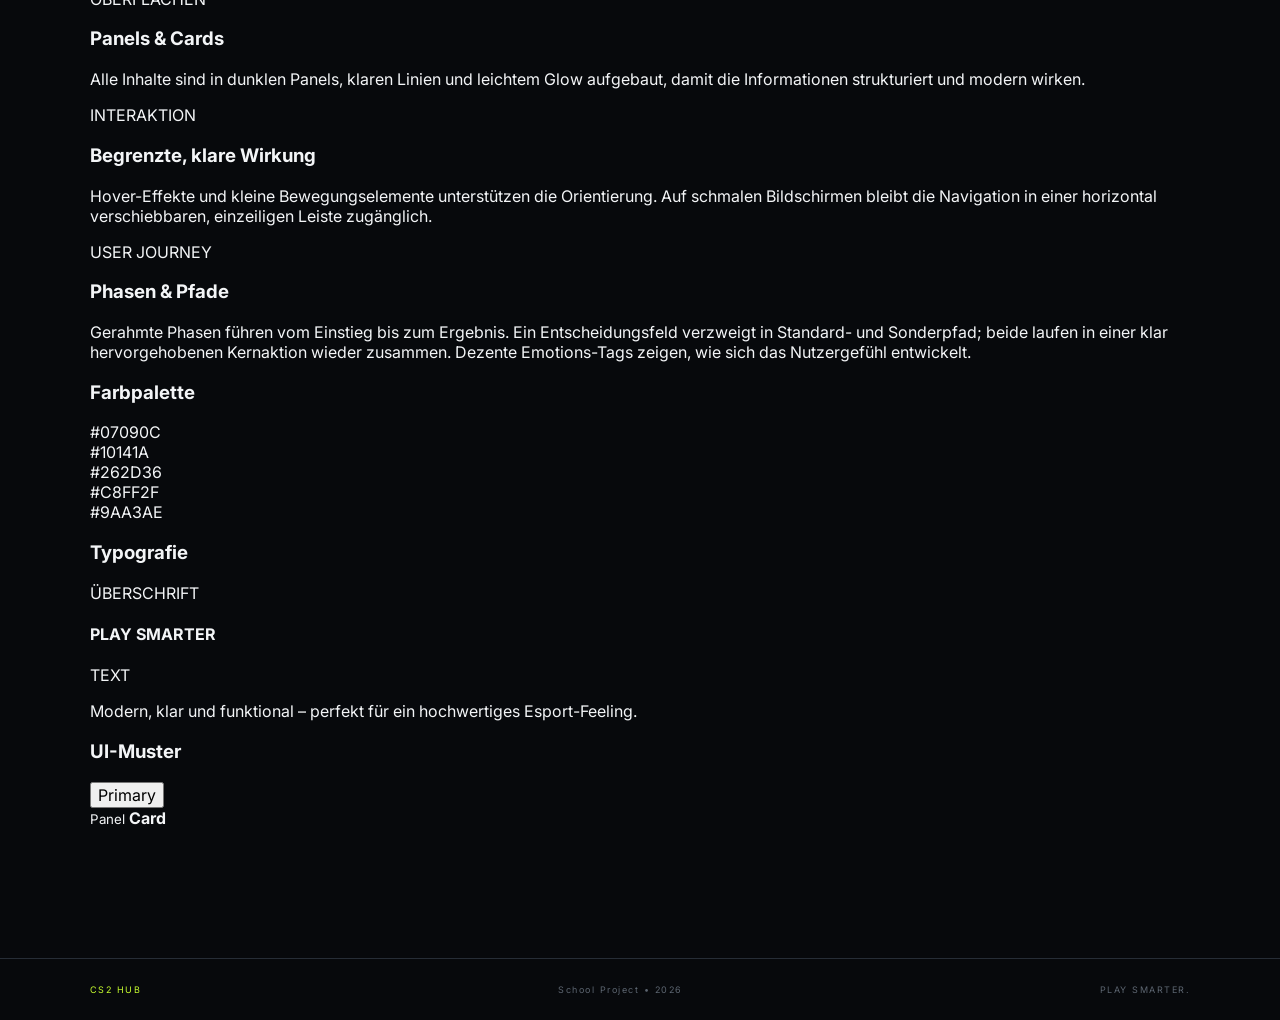
==== commit 07cc8411: "Add files via upload" ====
--- a/index.html
+++ b/index.html
@@ -6,6 +6,7 @@
   <title>CS2 Hub — Ziel, Personas & Design</title>
   <meta name="description" content="Ziel der Seite, personas und Designkonzept des CS2 Hubs.">
   <link rel="stylesheet" href="style.css">
+  <link rel="stylesheet" href="workflow.css">
 </head>
 <body>
   <div class="progress" id="progress"></div>
@@ -15,6 +16,8 @@
     <nav>
       <a href="#ziel">Ziel</a>
       <a href="#personas">Personas</a>
+      <a href="#workflow">Workflow</a>
+      <a href="#journey">User Journey</a>
       <a href="#design">Design</a>
     </nav>
     <a class="nav-cta" href="#design">Design ansehen <span>↗</span></a>
@@ -37,7 +40,9 @@
         <div class="radar"><span></span><span></span><span></span><span></span><b>CS2</b></div>
         <div class="hero-stat"><strong>01</strong><small>ZIEL</small></div>
         <div class="hero-stat"><strong>02</strong><small>PERSONAS</small></div>
-        <div class="hero-stat"><strong>03</strong><small>DESIGN</small></div>
+        <div class="hero-stat"><strong>03</strong><small>WORKFLOW</small></div>
+        <div class="hero-stat"><strong>04</strong><small>USER JOURNEY</small></div>
+        <div class="hero-stat"><strong>05</strong><small>DESIGN</small></div>
       </div>
       <div class="scroll">SCROLL TO EXPLORE <span>↓</span></div>
     </section>
@@ -126,8 +131,194 @@
       </div>
     </section>
 
+    <section class="workflow section" id="workflow">
+      <div class="section-label">03 / PERSONA-WORKFLOWS</div>
+      <div class="workflow-intro">
+        <h2>Ein Ziel.<br><span>Drei Wege.</span></h2>
+        <p>Der CS2 Hub führt jede Persona passend zu ihren Bedürfnissen von der ersten Frage bis zum nächsten konkreten Schritt.</p>
+      </div>
+      <div class="workflow-grid">
+        <article class="workflow-card">
+          <div class="workflow-card-head">
+            <span class="workflow-number">01 / EFFIZIENZ</span>
+            <h3>Lukas M.</h3>
+            <p>Das passende Setup finden, ohne lange zu suchen.</p>
+          </div>
+          <ol class="workflow-steps" aria-label="Workflow für Lukas M.">
+            <li><span>01</span><strong>Bedarf wählen</strong><small>Was soll besser werden?</small></li>
+            <li><span>02</span><strong>Empfehlung prüfen</strong><small>Optionen verständlich vergleichen</small></li>
+            <li><span>03</span><strong>Setup anpassen</strong><small>Passende Änderung umsetzen</small></li>
+            <li><span>04</span><strong>Direkt trainieren</strong><small>Verbesserung im Spiel testen</small></li>
+          </ol>
+        </article>
+
+        <article class="workflow-card">
+          <div class="workflow-card-head">
+            <span class="workflow-number">02 / EINFACHHEIT</span>
+            <h3>Michael K.</h3>
+            <p>Schnell eine klare Antwort finden und anwenden.</p>
+          </div>
+          <ol class="workflow-steps" aria-label="Workflow für Michael K.">
+            <li><span>01</span><strong>Frage eingeben</strong><small>Ein Thema oder Problem wählen</small></li>
+            <li><span>02</span><strong>Guide öffnen</strong><small>Klare Erklärung ohne Fachjargon</small></li>
+            <li><span>03</span><strong>Schritt umsetzen</strong><small>Der Anleitung direkt folgen</small></li>
+            <li><span>04</span><strong>Ergebnis prüfen</strong><small>Im nächsten Match ausprobieren</small></li>
+          </ol>
+        </article>
+
+        <article class="workflow-card">
+          <div class="workflow-card-head">
+            <span class="workflow-number">03 / TECHNIK</span>
+            <h3>Daniel S.</h3>
+            <p>Zusammenhänge verstehen und gezielt optimieren.</p>
+          </div>
+          <ol class="workflow-steps" aria-label="Workflow für Daniel S.">
+            <li><span>01</span><strong>System analysieren</strong><small>Hardware und Ausgangswerte erfassen</small></li>
+            <li><span>02</span><strong>Settings testen</strong><small>Eine Änderung gezielt ausprobieren</small></li>
+            <li><span>03</span><strong>Leistung messen</strong><small>FPS und Spielgefühl vergleichen</small></li>
+            <li><span>04</span><strong>Feinjustieren</strong><small>Ergebnis verstehen und verbessern</small></li>
+          </ol>
+        </article>
+      </div>
+    </section>
+
+    <section class="journey section" id="journey">
+      <div class="section-label">04 / USER JOURNEYS</div>
+      <div class="workflow-intro">
+        <h2>Vom ersten Klick<br><span>zum Aha-Moment.</span></h2>
+        <p>Drei individuelle Nutzerreisen zeigen, was jede Persona erlebt, wie sich ihr Gefühl verändert und wo der CS2 Hub sie am besten unterstützen kann.</p>
+      </div>
+      <div class="journey-grid">
+        <article class="journey-card">
+          <div class="journey-card-head">
+            <div><span class="workflow-number">EFFIZIENZ / USER JOURNEY</span><h3>Lukas M.</h3></div>
+            <p>Ein besseres Setup finden, ohne Zeit zu verlieren.</p>
+          </div>
+          <div class="journey-flow" aria-label="User Journey von Lukas M. mit Standard- und Sonderpfad">
+            <div class="journey-phase">
+              <div class="journey-phase-label"><span>PHASE 01</span><strong>Entry</strong></div>
+              <div class="journey-node"><span>STARTPUNKT</span><strong>Performance soll besser werden</strong><p>Sucht einen schnellen, wirksamen CS2-Tipp.</p></div>
+              <small class="journey-emotion">Neugierig</small>
+            </div>
+            <div class="journey-link" aria-hidden="true"><span></span></div>
+            <div class="journey-phase journey-phase-decision">
+              <div class="journey-phase-label"><span>PHASE 02</span><strong>Need &amp; Search</strong></div>
+              <div class="journey-decision"><span>ENTSCHEIDUNG</span><strong>Welche Verbesserung bringt am meisten?</strong></div>
+              <small class="journey-emotion">Fokussiert</small>
+            </div>
+            <div class="journey-link" aria-hidden="true"><span></span></div>
+            <div class="journey-phase journey-phase-branches">
+              <div class="journey-phase-label"><span>PHASE 03</span><strong>Evaluation</strong></div>
+              <div class="journey-branch-grid">
+                <div class="journey-path"><span>STANDARDPFAD</span><div class="journey-node"><strong>Empfehlung passt</strong><p>Setup-Optionen direkt vergleichen.</p></div></div>
+                <div class="journey-path journey-path-edge"><span>SONDERFALL</span><div class="journey-node"><strong>Kompatibilität unklar</strong><p>Kurzguide und Voraussetzungen prüfen.</p></div></div>
+              </div>
+              <small class="journey-emotion">Sicherer</small>
+            </div>
+            <div class="journey-merge" aria-hidden="true"><span></span></div>
+            <div class="journey-phase">
+              <div class="journey-phase-label"><span>PHASE 04</span><strong>Core Action</strong></div>
+              <div class="journey-node"><span>UMSETZEN</span><strong>Setup gezielt anpassen</strong><p>Übernimmt die passende Empfehlung in kleinen, klaren Schritten.</p></div>
+              <small class="journey-emotion">Motiviert</small>
+            </div>
+            <div class="journey-link" aria-hidden="true"><span></span></div>
+            <div class="journey-phase journey-phase-outcome">
+              <div class="journey-phase-label"><span>PHASE 05</span><strong>Conversion</strong></div>
+              <div class="journey-node"><span>ERGEBNIS</span><strong>Im Match bestätigt</strong><p>Prüft den Effekt und speichert den hilfreichen Tipp.</p></div>
+              <small class="journey-emotion">Zufrieden</small>
+            </div>
+          </div>
+          <div class="journey-opportunity"><strong>CHANCE FÜR DEN CS2 HUB</strong><p>Klare Empfehlungen, kurze Vergleiche und ein direkter Weg von der Auswahl zur Umsetzung.</p></div>
+        </article>
+
+        <article class="journey-card">
+          <div class="journey-card-head">
+            <div><span class="workflow-number">EINFACHHEIT / USER JOURNEY</span><h3>Michael K.</h3></div>
+            <p>Ohne Fachjargon schnell eine verlässliche Antwort finden.</p>
+          </div>
+          <div class="journey-flow" aria-label="User Journey von Michael K. mit Standard- und Sonderpfad">
+            <div class="journey-phase">
+              <div class="journey-phase-label"><span>PHASE 01</span><strong>Entry</strong></div>
+              <div class="journey-node"><span>STARTPUNKT</span><strong>Ein Problem tritt auf</strong><p>Möchte eine klare Antwort ohne lange Suche.</p></div>
+              <small class="journey-emotion">Unsicher</small>
+            </div>
+            <div class="journey-link" aria-hidden="true"><span></span></div>
+            <div class="journey-phase journey-phase-decision">
+              <div class="journey-phase-label"><span>PHASE 02</span><strong>Need &amp; Search</strong></div>
+              <div class="journey-decision"><span>ENTSCHEIDUNG</span><strong>Ist die Antwort verständlich?</strong></div>
+              <small class="journey-emotion">Orientiert</small>
+            </div>
+            <div class="journey-link" aria-hidden="true"><span></span></div>
+            <div class="journey-phase journey-phase-branches">
+              <div class="journey-phase-label"><span>PHASE 03</span><strong>Evaluation</strong></div>
+              <div class="journey-branch-grid">
+                <div class="journey-path"><span>STANDARDPFAD</span><div class="journey-node"><strong>Guide beantwortet die Frage</strong><p>Kurze Anleitung direkt öffnen.</p></div></div>
+                <div class="journey-path journey-path-edge"><span>SONDERFALL</span><div class="journey-node"><strong>Begriff bleibt unklar</strong><p>FAQ oder Glossar als Hilfe anbieten.</p></div></div>
+              </div>
+              <small class="journey-emotion">Erleichtert</small>
+            </div>
+            <div class="journey-merge" aria-hidden="true"><span></span></div>
+            <div class="journey-phase">
+              <div class="journey-phase-label"><span>PHASE 04</span><strong>Core Action</strong></div>
+              <div class="journey-node"><span>ANWENDEN</span><strong>Anleitung Schritt für Schritt</strong><p>Setzt die verständliche Lösung direkt im Spiel um.</p></div>
+              <small class="journey-emotion">Sicher</small>
+            </div>
+            <div class="journey-link" aria-hidden="true"><span></span></div>
+            <div class="journey-phase journey-phase-outcome">
+              <div class="journey-phase-label"><span>PHASE 05</span><strong>Conversion</strong></div>
+              <div class="journey-node"><span>ERGEBNIS</span><strong>Problem gelöst</strong><p>Erlebt eine verlässliche Antwort und kommt gerne wieder.</p></div>
+              <small class="journey-emotion">Zufrieden</small>
+            </div>
+          </div>
+          <div class="journey-opportunity"><strong>CHANCE FÜR DEN CS2 HUB</strong><p>Eine intuitive Navigation, kurze Anleitungen und vertrauenswürdige Antworten ohne unnötigen Fachjargon.</p></div>
+        </article>
+
+        <article class="journey-card">
+          <div class="journey-card-head">
+            <div><span class="workflow-number">TECHNIK / USER JOURNEY</span><h3>Daniel S.</h3></div>
+            <p>Performance systematisch verstehen und optimieren.</p>
+          </div>
+          <div class="journey-flow" aria-label="User Journey von Daniel S. mit Standard- und Sonderpfad">
+            <div class="journey-phase">
+              <div class="journey-phase-label"><span>PHASE 01</span><strong>Entry</strong></div>
+              <div class="journey-node"><span>STARTPUNKT</span><strong>FPS oder Spielgefühl enttäuschen</strong><p>Prüft Hardware und aktuelle Einstellungen.</p></div>
+              <small class="journey-emotion">Neugierig</small>
+            </div>
+            <div class="journey-link" aria-hidden="true"><span></span></div>
+            <div class="journey-phase journey-phase-decision">
+              <div class="journey-phase-label"><span>PHASE 02</span><strong>Need &amp; Search</strong></div>
+              <div class="journey-decision"><span>ENTSCHEIDUNG</span><strong>Ist die Verbesserung messbar?</strong></div>
+              <small class="journey-emotion">Prüfend</small>
+            </div>
+            <div class="journey-link" aria-hidden="true"><span></span></div>
+            <div class="journey-phase journey-phase-branches">
+              <div class="journey-phase-label"><span>PHASE 03</span><strong>Evaluation</strong></div>
+              <div class="journey-branch-grid">
+                <div class="journey-path"><span>STANDARDPFAD</span><div class="journey-node"><strong>Benchmark ist nachvollziehbar</strong><p>Settings gezielt im A/B-Test vergleichen.</p></div></div>
+                <div class="journey-path journey-path-edge"><span>SONDERFALL</span><div class="journey-node"><strong>Werte weichen stark ab</strong><p>Hardware-Limits und Ursachen prüfen.</p></div></div>
+              </div>
+              <small class="journey-emotion">Kontrolliert</small>
+            </div>
+            <div class="journey-merge" aria-hidden="true"><span></span></div>
+            <div class="journey-phase">
+              <div class="journey-phase-label"><span>PHASE 04</span><strong>Core Action</strong></div>
+              <div class="journey-node"><span>TESTEN</span><strong>Eine Einstellung gezielt ändern</strong><p>Misst FPS und Spielgefühl unter gleichen Bedingungen.</p></div>
+              <small class="journey-emotion">Fokussiert</small>
+            </div>
+            <div class="journey-link" aria-hidden="true"><span></span></div>
+            <div class="journey-phase journey-phase-outcome">
+              <div class="journey-phase-label"><span>PHASE 05</span><strong>Conversion</strong></div>
+              <div class="journey-node"><span>ERGEBNIS</span><strong>Optimierung nachvollziehbar</strong><p>Behält belegte Verbesserungen und versteht den Effekt.</p></div>
+              <small class="journey-emotion">Zufrieden</small>
+            </div>
+          </div>
+          <div class="journey-opportunity"><strong>CHANCE FÜR DEN CS2 HUB</strong><p>Aktuelle technische Hintergründe, nachvollziehbare Messwerte und konkrete Testschritte bereitstellen.</p></div>
+        </article>
+      </div>
+    </section>
+
     <section class="design section" id="design">
-      <div class="section-head"><div><div class="section-label">03 / DESIGN</div><h2>So sieht der<br><span>CS2 Hub</span> aus.</h2></div><p>Die Seite nutzt eine klare, dunkle Esport-Ästhetik mit starkem Fokus auf Lesbarkeit, Kontrast und schnelle Orientierung.</p></div>
+      <div class="section-head"><div><div class="section-label">05 / DESIGN</div><h2>So sieht der<br><span>CS2 Hub</span> aus.</h2></div><p>Die dunkle Esport-Ästhetik verbindet klare Lesbarkeit mit einer modernen Flow-Grafik: Phasen geben Orientierung, Akzentfarben markieren Entscheidungen und mögliche Wege.</p></div>
 
       <div class="design-grid">
         <article class="design-card">
@@ -148,7 +339,12 @@
         <article class="design-card">
           <span>INTERAKTION</span>
           <h3>Begrenzte, klare Wirkung</h3>
-          <p>Hover-Effekte, aktive Tabs und kleine Bewegungselemente unterstützen die Orientierung, ohne die Seite überladen oder unruhig zu machen.</p>
+          <p>Hover-Effekte und kleine Bewegungselemente unterstützen die Orientierung. Auf schmalen Bildschirmen bleibt die Navigation in einer horizontal verschiebbaren, einzeiligen Leiste zugänglich.</p>
+        </article>
+        <article class="design-card">
+          <span>USER JOURNEY</span>
+          <h3>Phasen &amp; Pfade</h3>
+          <p>Gerahmte Phasen führen vom Einstieg bis zum Ergebnis. Ein Entscheidungsfeld verzweigt in Standard- und Sonderpfad; beide laufen in einer klar hervorgehobenen Kernaktion wieder zusammen. Dezente Emotions-Tags zeigen, wie sich das Nutzergefühl entwickelt.</p>
         </article>
       </div>
 
